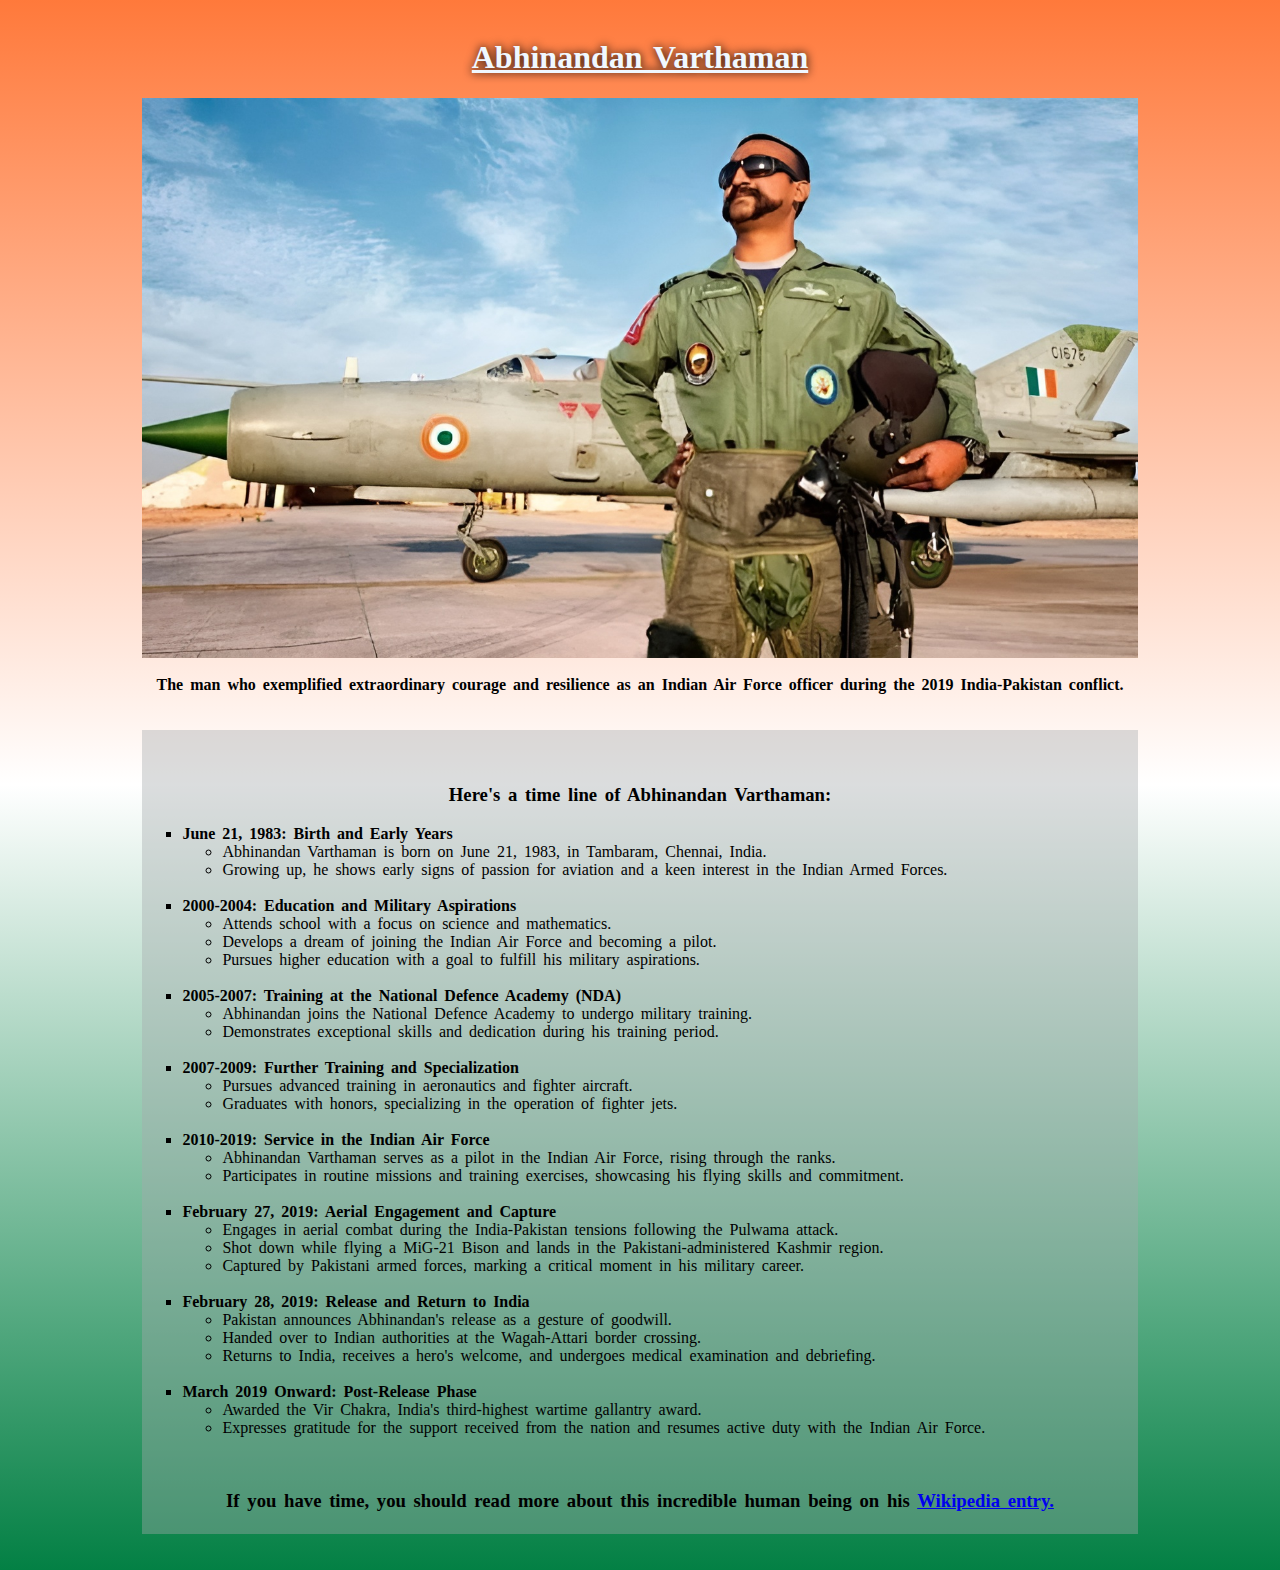
==== Tribute page/index.html @ 4eabce3d "Add files via upload" ====
<!DOCTYPE html>
<html lang="en">

<head>
    <meta charset="UTF-8">

    <title>Tribute page</title>
    <link rel="stylesheet" href="styles.css">
</head>

<body>
    <main id="main">
        <h1 id="title">Abhinandan Varthaman</h1>
        <div id="img-div">
            <img id="image" src="output_image.jpeg" alt="abhinandan varthaman image"><br>
            <div id="img-caption">The man who exemplified extraordinary courage and resilience as an Indian Air Force
                officer during the 2019 India-Pakistan conflict.</div>

        </div><br><br>
        <div id="tribute-info">
            <br><br><h3>Here's a time line of Abhinandan Varthaman:</h3>
            <ul>
                <li class="heading">June 21, 1983: Birth and Early Years</li>
                <ul>
                    <li>Abhinandan Varthaman is born on June 21, 1983, in Tambaram, Chennai, India.</li>
                    <li>Growing up, he shows early signs of passion for aviation and a keen interest in the Indian Armed
                        Forces.</li>
                </ul><br>

                <li class="heading">2000-2004: Education and Military Aspirations</li>
                <ul>
                    <li>Attends school with a focus on science and mathematics.</li>
                    <li>Develops a dream of joining the Indian Air Force and becoming a pilot.</li>
                    <li>Pursues higher education with a goal to fulfill his military aspirations.</li>
                </ul><br>
                <li class="heading">2005-2007: Training at the National Defence Academy (NDA)</li>
                <ul>
                    <li>Abhinandan joins the National Defence Academy to undergo military training.</li>
                    <li>Demonstrates exceptional skills and dedication during his training period.</li>
                </ul><br>
                <li class="heading">2007-2009: Further Training and Specialization</li>
                <ul>
                    <li>Pursues advanced training in aeronautics and fighter aircraft.</li>
                    <li>Graduates with honors, specializing in the operation of fighter jets.</li>
                </ul><br>
                <li class="heading">2010-2019: Service in the Indian Air Force</li>
                <ul>
                    <li>Abhinandan Varthaman serves as a pilot in the Indian Air Force, rising through the ranks.</li>
                    <li>Participates in routine missions and training exercises, showcasing his flying skills and
                        commitment.</li>
                </ul><br>
                <li class="heading">February 27, 2019: Aerial Engagement and Capture</li>
                <ul>
                    <li>Engages in aerial combat during the India-Pakistan tensions following the Pulwama attack.</li>
                    <li>Shot down while flying a MiG-21 Bison and lands in the Pakistani-administered Kashmir region.
                    </li>
                    <li>Captured by Pakistani armed forces, marking a critical moment in his military career.</li>
                </ul><br>
                <li class="heading">February 28, 2019: Release and Return to India</li>
                <ul>
                    <li>Pakistan announces Abhinandan's release as a gesture of goodwill.</li>
                    <li>Handed over to Indian authorities at the Wagah-Attari border crossing.</li>
                    <li>Returns to India, receives a hero's welcome, and undergoes medical examination and debriefing.
                    </li>
                </ul><br>
                <li class="heading">March 2019 Onward: Post-Release Phase</li>
                <ul>
                    <li>Awarded the Vir Chakra, India's third-highest wartime gallantry award.</li>
                    <li>Expresses gratitude for the support received from the nation and resumes active duty with the
                        Indian Air Force.</li>
                </ul>
            </ul><br>
            <h3>If you have time, you should read more about this incredible human being on his <a
                    href="https://en.wikipedia.org/wiki/Abhinandan_Varthaman" target="_blank"
                    id="tribute-link">Wikipedia entry.</a><br><br></h3>
        </div>
    </main>
</body>

</html>
---- Tribute page/styles.css ----
body {
    padding: 10px;
    word-spacing: 3px;
    font-family: georgia;
    background-image: linear-gradient(to bottom ,#ff661fdf, white, #038044);
}

#title {
    text-align: center;
    color: aliceblue;
    text-decoration: underline;
    text-shadow: 0 0 10px black;
    
}

#img-div {

    margin: auto;
    max-width: 80%;

}

#image {
    display: block;
    margin: auto;
    max-width: 100%;
    text-align: center;
}

ul {
    text-align: start;

}

.heading {
    font-weight: bold;
    list-style-type:square;
}

h2 {
    text-align: center;
}

h3 {
    text-align: center;
}

#tribute-info {
    background-color: rgba(165, 169, 172, 0.4);
    margin-left: 10%;
    margin-right: 10%;
    text-align: center;
    font-size: 1rem
}

#img-caption {
    font-size: 1rem;
    text-align: center;
    font-weight:600;
}
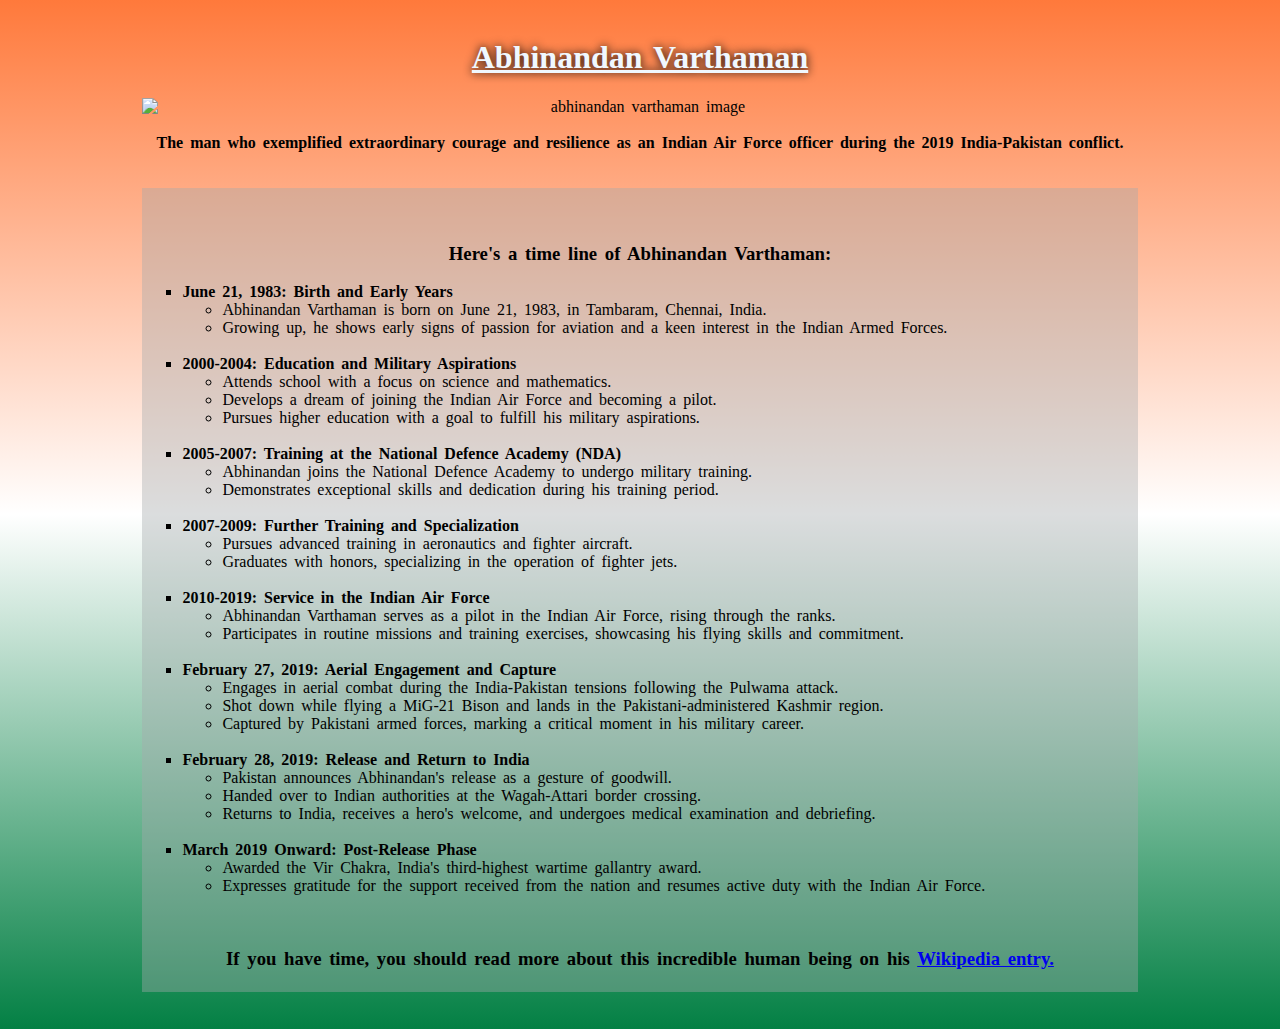
==== commit 71875ab1: "Update index.html" ====
--- a/Tribute page/index.html
+++ b/Tribute page/index.html
@@ -12,7 +12,7 @@
     <main id="main">
         <h1 id="title">Abhinandan Varthaman</h1>
         <div id="img-div">
-            <img id="image" src="output_image.jpeg" alt="abhinandan varthaman image"><br>
+            <img id="image" src="Abhinandan_image.jpeg" alt="abhinandan varthaman image"><br>
             <div id="img-caption">The man who exemplified extraordinary courage and resilience as an Indian Air Force
                 officer during the 2019 India-Pakistan conflict.</div>
 
@@ -77,4 +77,4 @@
     </main>
 </body>
 
-</html>+</html>
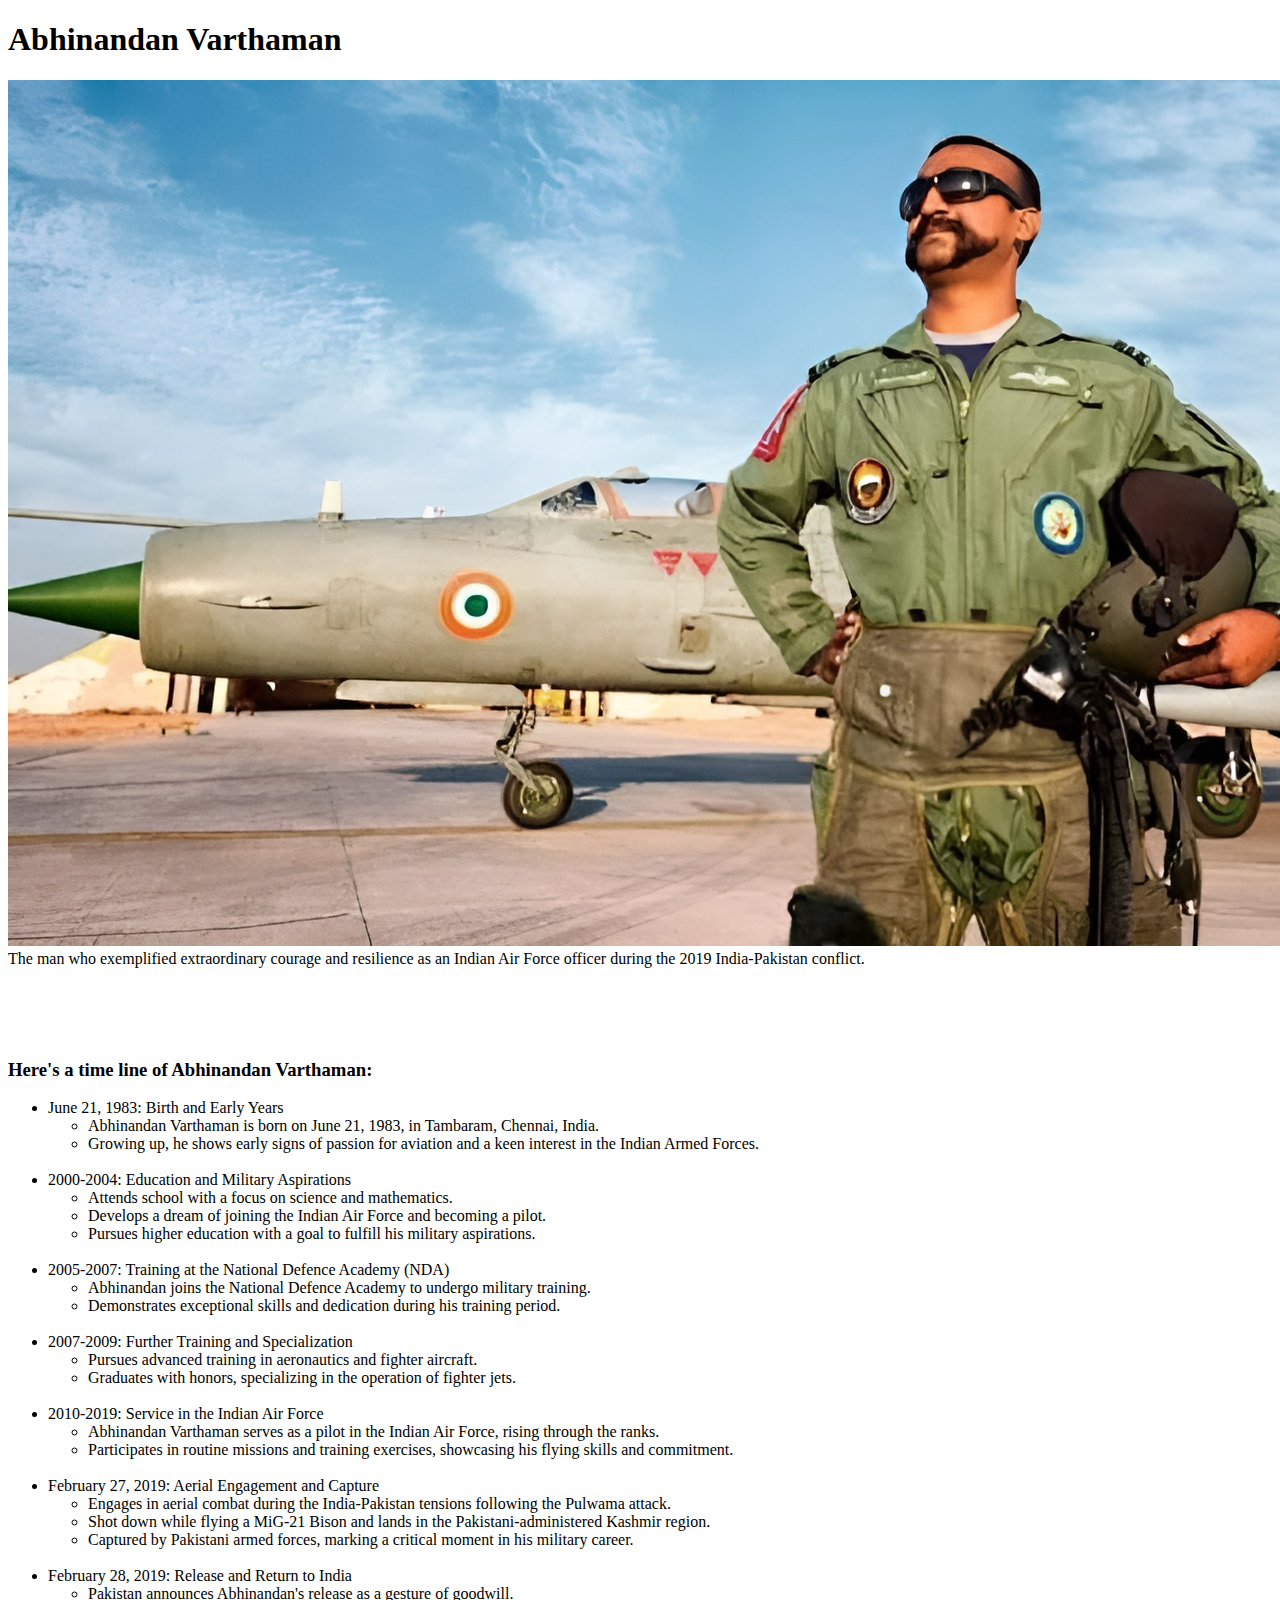
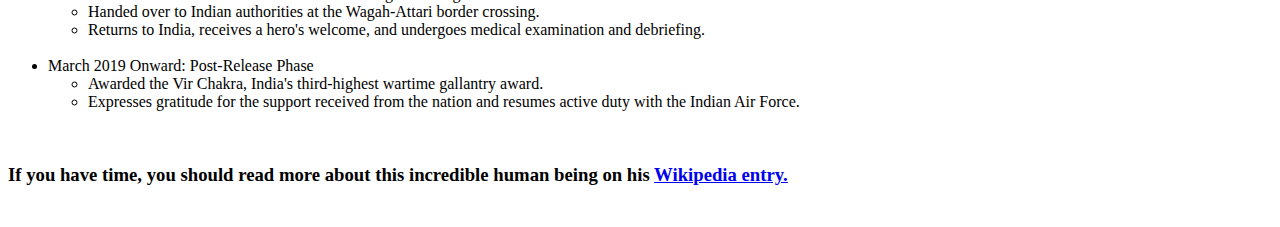
==== commit 5fb90dbf: "Update index.html" ====
--- a/Tribute page/index.html
+++ b/Tribute page/index.html
@@ -5,7 +5,7 @@
     <meta charset="UTF-8">
 
     <title>Tribute page</title>
-    <link rel="stylesheet" href="styles.css">
+    <link rel="stylesheet" href="tribute.css">
 </head>
 
 <body>
